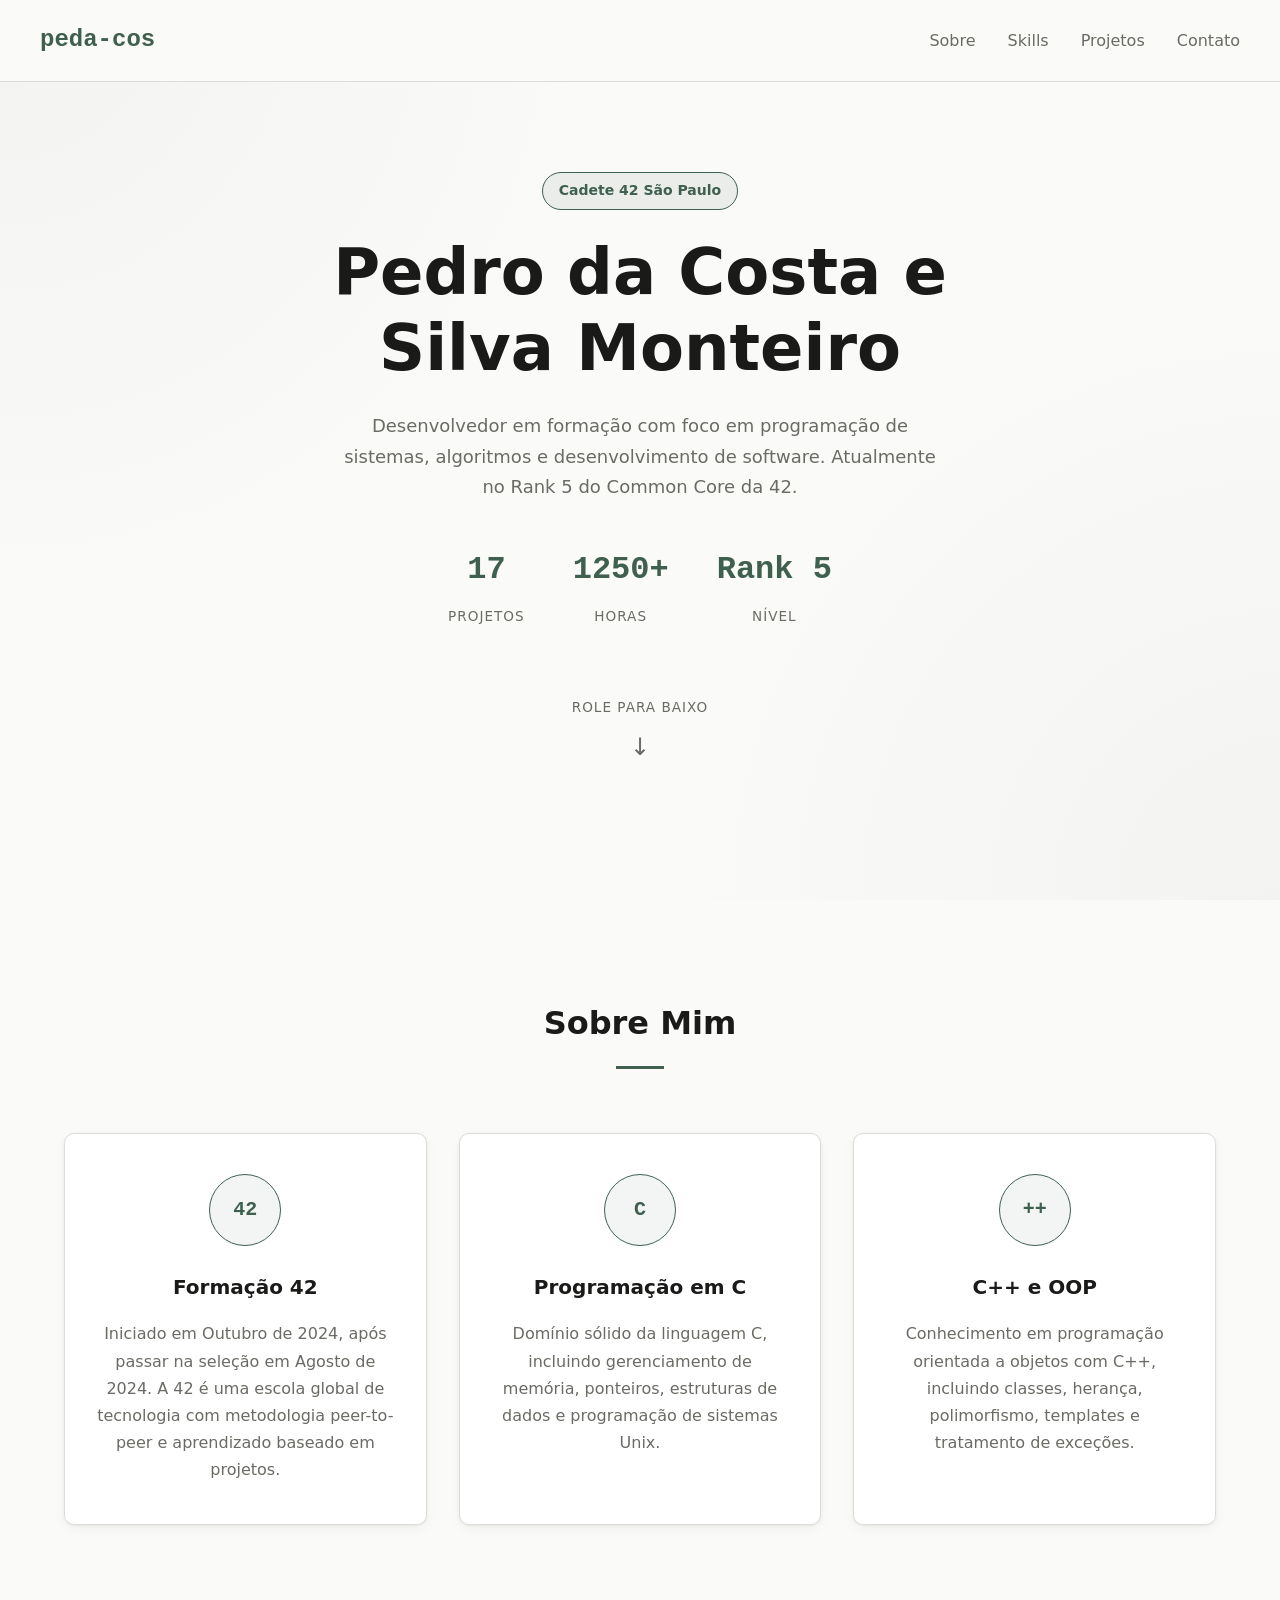
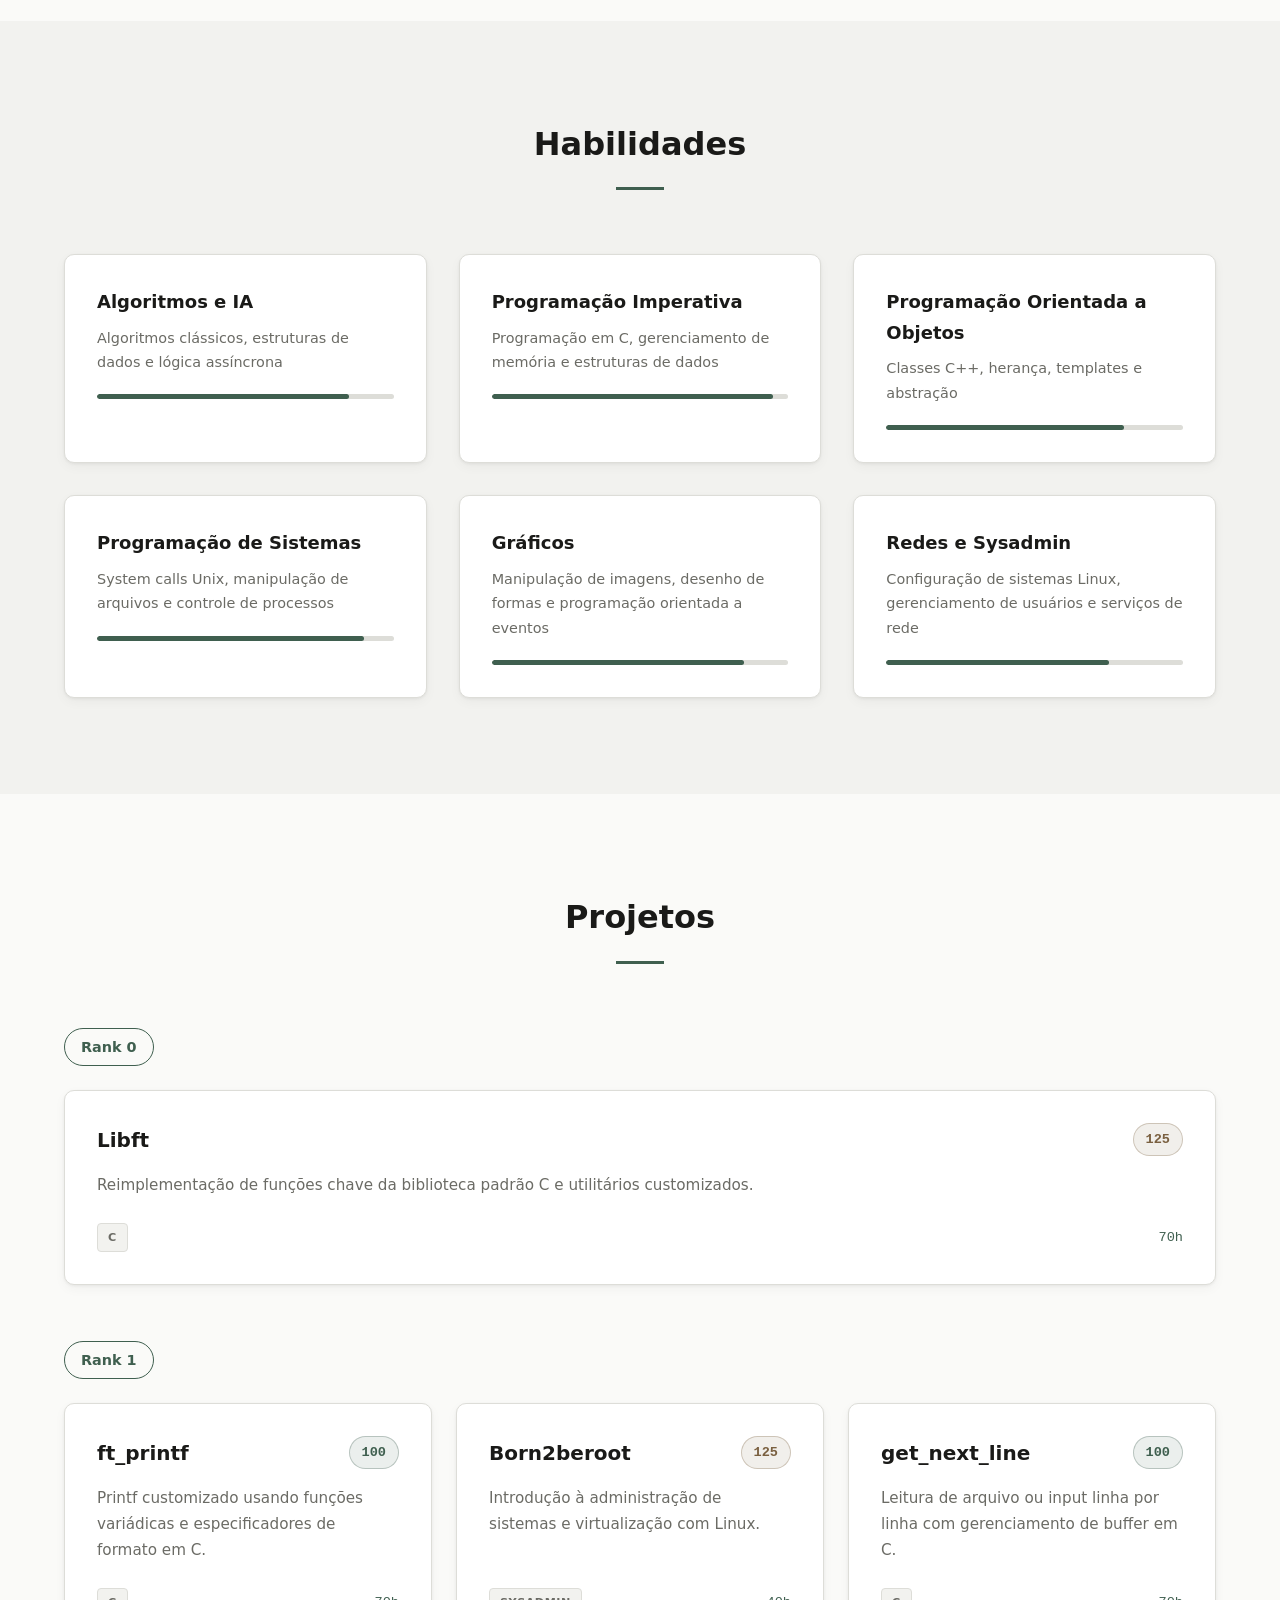
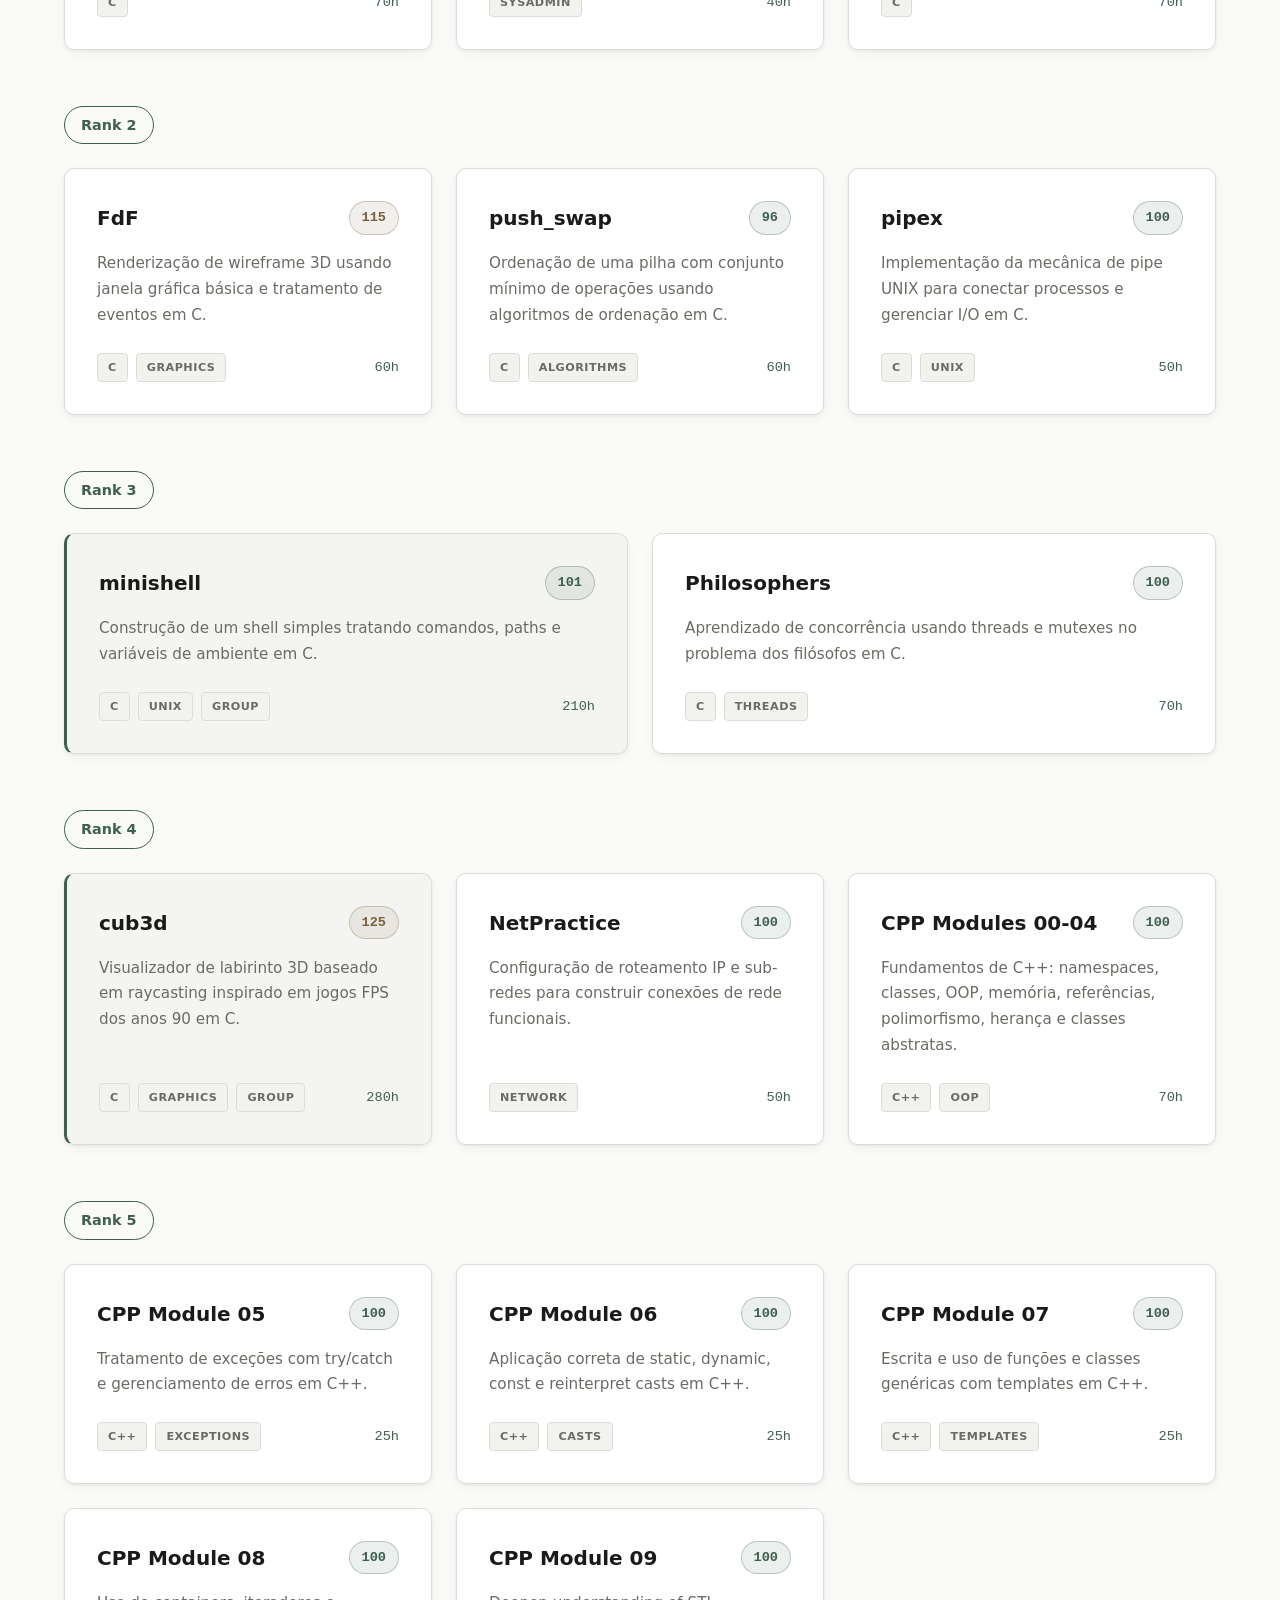
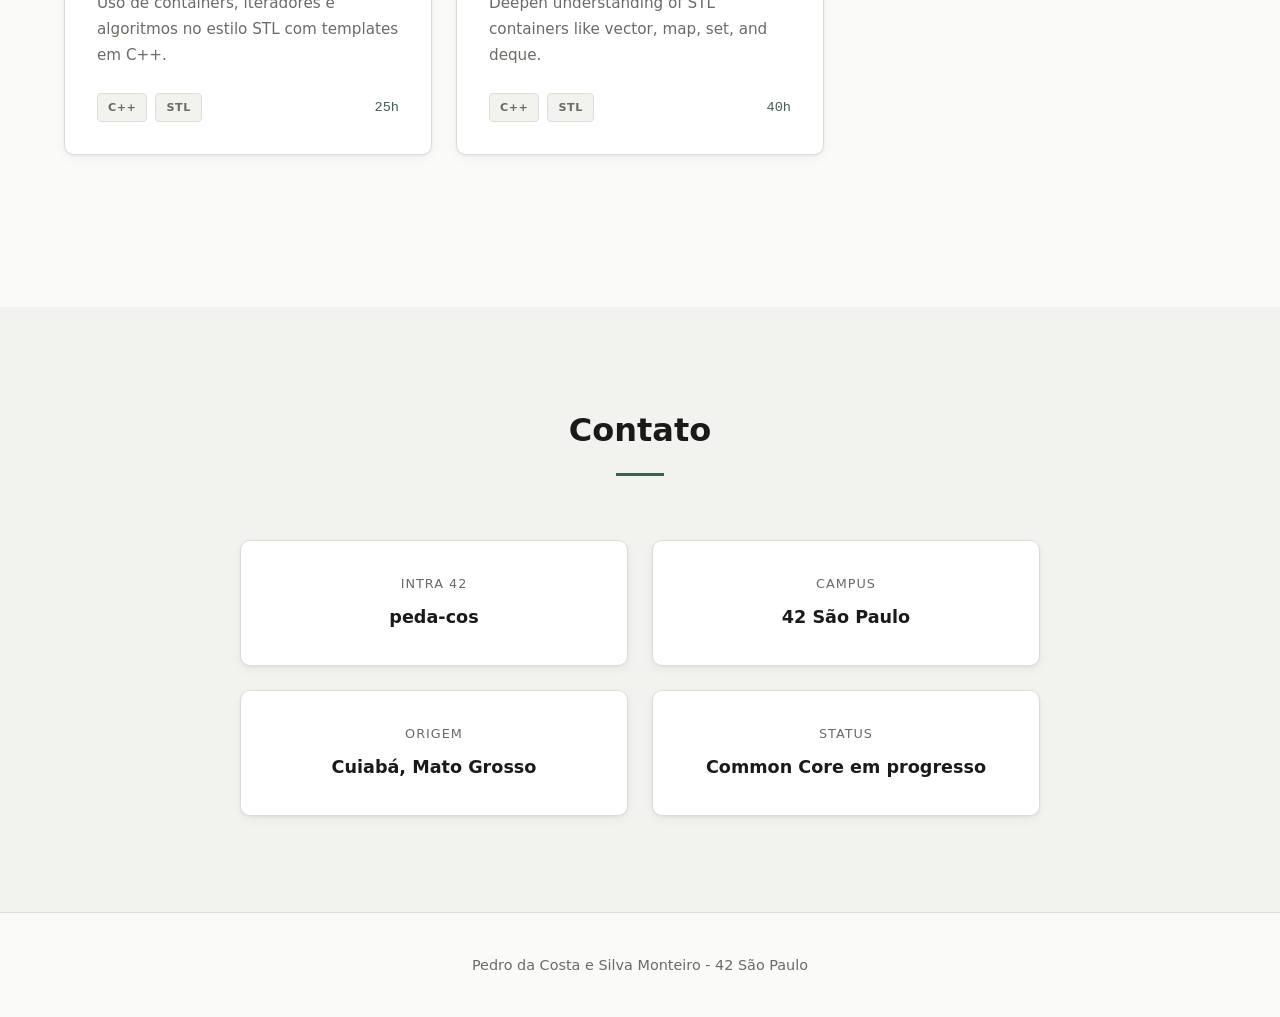
==== srcs/requirements/bonus/static-site/www/index.html @ 9a516d33 "eval" ====
<!DOCTYPE html>
<html lang="pt-BR">
  <head>
    <meta charset="UTF-8" />
    <meta name="viewport" content="width=device-width, initial-scale=1.0" />
    <meta
      name="description"
      content="Portfólio de Pedro da Costa e Silva Monteiro - Cadete 42 São Paulo"
    />
    <title>Pedro Monteiro | 42 São Paulo</title>
    <link rel="stylesheet" href="style.css" />
  </head>
  <body>
    <header class="hero">
      <nav class="nav">
        <div class="nav-logo">peda-cos</div>
        <ul class="nav-links">
          <li><a href="#about">Sobre</a></li>
          <li><a href="#skills">Skills</a></li>
          <li><a href="#projects">Projetos</a></li>
          <li><a href="#contact">Contato</a></li>
        </ul>
      </nav>
      <div class="hero-content">
        <div class="hero-text">
          <span class="hero-tag">Cadete 42 São Paulo</span>
          <h1>Pedro da Costa e Silva Monteiro</h1>
          <p class="hero-description">
            Desenvolvedor em formação com foco em programação de sistemas,
            algoritmos e desenvolvimento de software. Atualmente no Rank 5 do
            Common Core da 42.
          </p>
          <div class="hero-stats">
            <div class="stat">
              <span class="stat-number">17</span>
              <span class="stat-label">Projetos</span>
            </div>
            <div class="stat">
              <span class="stat-number">1250+</span>
              <span class="stat-label">Horas</span>
            </div>
            <div class="stat">
              <span class="stat-number">Rank 5</span>
              <span class="stat-label">Nível</span>
            </div>
          </div>
          <a href="#about" class="scroll-indicator">
            <span class="scroll-text">Role para baixo</span>
            <span class="scroll-arrow">&#8595;</span>
          </a>
        </div>
      </div>
    </header>

    <main>
      <section id="about" class="section">
        <div class="container">
          <h2 class="section-title">Sobre Mim</h2>
          <div class="about-content">
            <div class="about-card">
              <div class="about-icon">42</div>
              <h3>Formação 42</h3>
              <p>
                Iniciado em Outubro de 2024, após passar na seleção em Agosto de
                2024. A 42 é uma escola global de tecnologia com metodologia
                peer-to-peer e aprendizado baseado em projetos.
              </p>
            </div>
            <div class="about-card">
              <div class="about-icon">C</div>
              <h3>Programação em C</h3>
              <p>
                Domínio sólido da linguagem C, incluindo gerenciamento de
                memória, ponteiros, estruturas de dados e programação de
                sistemas Unix.
              </p>
            </div>
            <div class="about-card">
              <div class="about-icon">++</div>
              <h3>C++ e OOP</h3>
              <p>
                Conhecimento em programação orientada a objetos com C++,
                incluindo classes, herança, polimorfismo, templates e tratamento
                de exceções.
              </p>
            </div>
          </div>
        </div>
      </section>

      <section id="skills" class="section section-dark">
        <div class="container">
          <h2 class="section-title">Habilidades</h2>
          <div class="skills-grid">
            <div class="skill-category">
              <h3>Algoritmos e IA</h3>
              <p>
                Algoritmos clássicos, estruturas de dados e lógica assíncrona
              </p>
              <div class="skill-bar">
                <div class="skill-progress" style="width: 85%;"></div>
              </div>
            </div>
            <div class="skill-category">
              <h3>Programação Imperativa</h3>
              <p>
                Programação em C, gerenciamento de memória e estruturas de dados
              </p>
              <div class="skill-bar">
                <div class="skill-progress" style="width: 95%;"></div>
              </div>
            </div>
            <div class="skill-category">
              <h3>Programação Orientada a Objetos</h3>
              <p>Classes C++, herança, templates e abstração</p>
              <div class="skill-bar">
                <div class="skill-progress" style="width: 80%;"></div>
              </div>
            </div>
            <div class="skill-category">
              <h3>Programação de Sistemas</h3>
              <p>
                System calls Unix, manipulação de arquivos e controle de
                processos
              </p>
              <div class="skill-bar">
                <div class="skill-progress" style="width: 90%;"></div>
              </div>
            </div>
            <div class="skill-category">
              <h3>Gráficos</h3>
              <p>
                Manipulação de imagens, desenho de formas e programação
                orientada a eventos
              </p>
              <div class="skill-bar">
                <div class="skill-progress" style="width: 85%;"></div>
              </div>
            </div>
            <div class="skill-category">
              <h3>Redes e Sysadmin</h3>
              <p>
                Configuração de sistemas Linux, gerenciamento de usuários e
                serviços de rede
              </p>
              <div class="skill-bar">
                <div class="skill-progress" style="width: 75%;"></div>
              </div>
            </div>
          </div>
        </div>
      </section>

      <section id="projects" class="section">
        <div class="container">
          <h2 class="section-title">Projetos</h2>

          <div class="rank-section">
            <h3 class="rank-title"><span class="rank-badge">Rank 0</span></h3>
            <div class="projects-grid">
              <article class="project-card">
                <div class="project-header">
                  <h4>Libft</h4>
                  <span class="project-grade grade-bonus">125</span>
                </div>
                <p>
                  Reimplementação de funções chave da biblioteca padrão C e
                  utilitários customizados.
                </p>
                <div class="project-meta">
                  <span class="tag">C</span>
                  <span class="workload">70h</span>
                </div>
              </article>
            </div>
          </div>

          <div class="rank-section">
            <h3 class="rank-title"><span class="rank-badge">Rank 1</span></h3>
            <div class="projects-grid">
              <article class="project-card">
                <div class="project-header">
                  <h4>ft_printf</h4>
                  <span class="project-grade">100</span>
                </div>
                <p>
                  Printf customizado usando funções variádicas e especificadores
                  de formato em C.
                </p>
                <div class="project-meta">
                  <span class="tag">C</span>
                  <span class="workload">70h</span>
                </div>
              </article>
              <article class="project-card">
                <div class="project-header">
                  <h4>Born2beroot</h4>
                  <span class="project-grade grade-bonus">125</span>
                </div>
                <p>
                  Introdução à administração de sistemas e virtualização com
                  Linux.
                </p>
                <div class="project-meta">
                  <span class="tag">Sysadmin</span>
                  <span class="workload">40h</span>
                </div>
              </article>
              <article class="project-card">
                <div class="project-header">
                  <h4>get_next_line</h4>
                  <span class="project-grade">100</span>
                </div>
                <p>
                  Leitura de arquivo ou input linha por linha com gerenciamento
                  de buffer em C.
                </p>
                <div class="project-meta">
                  <span class="tag">C</span>
                  <span class="workload">70h</span>
                </div>
              </article>
            </div>
          </div>

          <div class="rank-section">
            <h3 class="rank-title"><span class="rank-badge">Rank 2</span></h3>
            <div class="projects-grid">
              <article class="project-card">
                <div class="project-header">
                  <h4>FdF</h4>
                  <span class="project-grade grade-bonus">115</span>
                </div>
                <p>
                  Renderização de wireframe 3D usando janela gráfica básica e
                  tratamento de eventos em C.
                </p>
                <div class="project-meta">
                  <span class="tag">C</span>
                  <span class="tag">Graphics</span>
                  <span class="workload">60h</span>
                </div>
              </article>
              <article class="project-card">
                <div class="project-header">
                  <h4>push_swap</h4>
                  <span class="project-grade">96</span>
                </div>
                <p>
                  Ordenação de uma pilha com conjunto mínimo de operações usando
                  algoritmos de ordenação em C.
                </p>
                <div class="project-meta">
                  <span class="tag">C</span>
                  <span class="tag">Algorithms</span>
                  <span class="workload">60h</span>
                </div>
              </article>
              <article class="project-card">
                <div class="project-header">
                  <h4>pipex</h4>
                  <span class="project-grade">100</span>
                </div>
                <p>
                  Implementação da mecânica de pipe UNIX para conectar processos
                  e gerenciar I/O em C.
                </p>
                <div class="project-meta">
                  <span class="tag">C</span>
                  <span class="tag">Unix</span>
                  <span class="workload">50h</span>
                </div>
              </article>
            </div>
          </div>

          <div class="rank-section">
            <h3 class="rank-title"><span class="rank-badge">Rank 3</span></h3>
            <div class="projects-grid">
              <article class="project-card featured">
                <div class="project-header">
                  <h4>minishell</h4>
                  <span class="project-grade">101</span>
                </div>
                <p>
                  Construção de um shell simples tratando comandos, paths e
                  variáveis de ambiente em C.
                </p>
                <div class="project-meta">
                  <span class="tag">C</span>
                  <span class="tag">Unix</span>
                  <span class="tag">Group</span>
                  <span class="workload">210h</span>
                </div>
              </article>
              <article class="project-card">
                <div class="project-header">
                  <h4>Philosophers</h4>
                  <span class="project-grade">100</span>
                </div>
                <p>
                  Aprendizado de concorrência usando threads e mutexes no
                  problema dos filósofos em C.
                </p>
                <div class="project-meta">
                  <span class="tag">C</span>
                  <span class="tag">Threads</span>
                  <span class="workload">70h</span>
                </div>
              </article>
            </div>
          </div>

          <div class="rank-section">
            <h3 class="rank-title"><span class="rank-badge">Rank 4</span></h3>
            <div class="projects-grid">
              <article class="project-card featured">
                <div class="project-header">
                  <h4>cub3d</h4>
                  <span class="project-grade grade-bonus">125</span>
                </div>
                <p>
                  Visualizador de labirinto 3D baseado em raycasting inspirado
                  em jogos FPS dos anos 90 em C.
                </p>
                <div class="project-meta">
                  <span class="tag">C</span>
                  <span class="tag">Graphics</span>
                  <span class="tag">Group</span>
                  <span class="workload">280h</span>
                </div>
              </article>
              <article class="project-card">
                <div class="project-header">
                  <h4>NetPractice</h4>
                  <span class="project-grade">100</span>
                </div>
                <p>
                  Configuração de roteamento IP e sub-redes para construir
                  conexões de rede funcionais.
                </p>
                <div class="project-meta">
                  <span class="tag">Network</span>
                  <span class="workload">50h</span>
                </div>
              </article>
              <article class="project-card">
                <div class="project-header">
                  <h4>CPP Modules 00-04</h4>
                  <span class="project-grade">100</span>
                </div>
                <p>
                  Fundamentos de C++: namespaces, classes, OOP, memória,
                  referências, polimorfismo, herança e classes abstratas.
                </p>
                <div class="project-meta">
                  <span class="tag">C++</span>
                  <span class="tag">OOP</span>
                  <span class="workload">70h</span>
                </div>
              </article>
            </div>
          </div>

          <div class="rank-section">
            <h3 class="rank-title"><span class="rank-badge">Rank 5</span></h3>
            <div class="projects-grid">
              <article class="project-card">
                <div class="project-header">
                  <h4>CPP Module 05</h4>
                  <span class="project-grade">100</span>
                </div>
                <p>
                  Tratamento de exceções com try/catch e gerenciamento de erros
                  em C++.
                </p>
                <div class="project-meta">
                  <span class="tag">C++</span>
                  <span class="tag">Exceptions</span>
                  <span class="workload">25h</span>
                </div>
              </article>
              <article class="project-card">
                <div class="project-header">
                  <h4>CPP Module 06</h4>
                  <span class="project-grade">100</span>
                </div>
                <p>
                  Aplicação correta de static, dynamic, const e reinterpret
                  casts em C++.
                </p>
                <div class="project-meta">
                  <span class="tag">C++</span>
                  <span class="tag">Casts</span>
                  <span class="workload">25h</span>
                </div>
              </article>
              <article class="project-card">
                <div class="project-header">
                  <h4>CPP Module 07</h4>
                  <span class="project-grade">100</span>
                </div>
                <p>
                  Escrita e uso de funções e classes genéricas com templates em
                  C++.
                </p>
                <div class="project-meta">
                  <span class="tag">C++</span>
                  <span class="tag">Templates</span>
                  <span class="workload">25h</span>
                </div>
              </article>
              <article class="project-card">
                <div class="project-header">
                  <h4>CPP Module 08</h4>
                  <span class="project-grade">100</span>
                </div>
                <p>
                  Uso de containers, iteradores e algoritmos no estilo STL com
                  templates em C++.
                </p>
                <div class="project-meta">
                  <span class="tag">C++</span>
                  <span class="tag">STL</span>
                  <span class="workload">25h</span>
                </div>
              </article>
              <article class="project-card">
                <div class="project-header">
                  <h4>CPP Module 09</h4>
                  <span class="project-grade">100</span>
                </div>
                <p>
		  Deepen understanding of STL containers like vector, map, set, and deque.
                </p>
                <div class="project-meta">
                  <span class="tag">C++</span>
                  <span class="tag">STL</span>
                  <span class="workload">40h</span>
                </div>
            </div>
          </div>
        </div>
      </section>

      <section id="contact" class="section section-dark">
        <div class="container">
          <h2 class="section-title">Contato</h2>
          <div class="contact-content">
            <div class="contact-info">
              <div class="contact-item">
                <span class="contact-label">Intra 42</span>
                <span class="contact-value">peda-cos</span>
              </div>
              <div class="contact-item">
                <span class="contact-label">Campus</span>
                <span class="contact-value">42 São Paulo</span>
              </div>
              <div class="contact-item">
                <span class="contact-label">Origem</span>
                <span class="contact-value">Cuiabá, Mato Grosso</span>
              </div>
              <div class="contact-item">
                <span class="contact-label">Status</span>
                <span class="contact-value">Common Core em progresso</span>
              </div>
            </div>
          </div>
        </div>
      </section>
    </main>

    <footer class="footer">
      <div class="container">
        <p>Pedro da Costa e Silva Monteiro - 42 São Paulo</p>
      </div>
    </footer>
  </body>
</html>
---- srcs/requirements/bonus/static-site/www/style.css ----
:root {
  --color-primary:       #3F5F4F;
  --color-primary-light: #5A7D6A;
  --color-primary-muted: #2E4539;
  --color-accent:        #8FAF9F;
  --color-bg:            #FAFAF8;
  --color-bg-alt:        #F2F2EF;
  --color-bg-card:       #FFFFFF;
  --color-text:          #1A1A18;
  --color-text-muted:    #6B6B65;
  --color-border:        #DDDDD8;
  --color-border-strong: #C0C0BA;
  --color-success:       #3F5F4F;
  --color-bonus:         #7A6040;

  --font-main: system-ui, -apple-system, BlinkMacSystemFont, "Segoe UI", sans-serif;
  --font-mono: ui-monospace, "Cascadia Code", Menlo, monospace;
}

*, *::before, *::after {
  box-sizing: border-box;
  margin: 0;
  padding: 0;
}

html {
  scroll-behavior: smooth;
}

body {
  font-family: var(--font-main);
  background-color: var(--color-bg);
  color: var(--color-text-muted);
  line-height: 1.7;
  font-size: 1rem;
}

h1, h2, h3, h4, h5, h6 {
  color: var(--color-text);
}

.container {
  width: 100%;
  max-width: 1200px;
  margin: 0 auto;
  padding: 0 24px;
}

/* Nav */
.nav {
  position: fixed;
  top: 0;
  left: 0;
  right: 0;
  z-index: 100;
  display: flex;
  justify-content: space-between;
  align-items: center;
  padding: 20px 40px;
  background: rgba(250, 250, 248, 0.95);
  backdrop-filter: blur(8px);
  border-bottom: 1px solid var(--color-border);
}

.nav-logo {
  font-family: var(--font-mono);
  font-size: 1.5rem;
  font-weight: 700;
  color: var(--color-primary);
}

.nav-links {
  display: flex;
  gap: 32px;
  list-style: none;
}

.nav-links a {
  color: var(--color-text-muted);
  text-decoration: none;
  font-weight: 500;
  position: relative;
  padding-bottom: 4px;
  transition: color 0.25s ease;
}

.nav-links a::after {
  content: "";
  position: absolute;
  bottom: 0;
  left: 0;
  width: 0;
  height: 2px;
  background: var(--color-primary);
  transition: width 0.25s ease;
}

.nav-links a:hover {
  color: var(--color-text);
}

.nav-links a:hover::after {
  width: 100%;
}

/* Hero */
.hero {
  min-height: 100vh;
  display: flex;
  flex-direction: column;
  background-color: var(--color-bg);
  background-image: 
    radial-gradient(circle at 0% 0%, rgba(63, 95, 79, 0.04) 0%, transparent 40%),
    radial-gradient(circle at 100% 100%, rgba(63, 95, 79, 0.04) 0%, transparent 40%);
  position: relative;
}

.hero-content {
  flex: 1;
  display: flex;
  align-items: center;
  justify-content: center;
  padding: 120px 40px 80px;
}

.hero-text {
  max-width: 800px;
  text-align: center;
  display: flex;
  flex-direction: column;
  align-items: center;
}

.hero-tag {
  display: inline-block;
  padding: 6px 16px;
  background: rgba(63, 95, 79, 0.08);
  border: 1px solid var(--color-primary);
  border-radius: 50px;
  color: var(--color-primary);
  font-size: 0.875rem;
  font-weight: 600;
  margin-bottom: 24px;
}

.hero-text h1 {
  font-size: clamp(2.8rem, 5vw, 4.2rem);
  font-weight: 700;
  color: var(--color-text);
  margin-bottom: 24px;
  line-height: 1.2;
}

.hero-description {
  font-size: 1.125rem;
  max-width: 600px;
  margin-bottom: 40px;
}

.hero-stats {
  display: flex;
  justify-content: center;
  gap: 48px;
  margin-bottom: 48px;
}

.stat {
  display: flex;
  flex-direction: column;
  align-items: center;
  gap: 8px;
}

.stat-number {
  font-family: var(--font-mono);
  font-size: 2rem;
  font-weight: 700;
  color: var(--color-primary);
}

.stat-label {
  font-size: 0.85rem;
  text-transform: uppercase;
  letter-spacing: 1px;
  color: var(--color-text-muted);
}

.scroll-indicator {
  display: flex;
  flex-direction: column;
  align-items: center;
  gap: 8px;
  color: var(--color-text-muted);
  text-decoration: none;
  margin-top: 20px;
}

.scroll-text {
  font-size: 0.85rem;
  text-transform: uppercase;
  letter-spacing: 1px;
}

.scroll-arrow {
  font-size: 1.5rem;
  animation: bounce 2s infinite ease-in-out;
}

@keyframes bounce {
  0%, 20%, 50%, 80%, 100% {
    transform: translateY(0);
  }
  40% {
    transform: translateY(8px);
  }
  60% {
    transform: translateY(4px);
  }
}

/* Sections */
.section {
  padding: 96px 0;
  background-color: var(--color-bg);
}

.section-dark {
  background-color: var(--color-bg-alt);
}

.section-title {
  font-size: 2rem;
  font-weight: 700;
  text-align: center;
  margin-bottom: 64px;
  color: var(--color-text);
  position: relative;
}

.section-title::after {
  content: "";
  display: block;
  width: 48px;
  height: 3px;
  background-color: var(--color-primary);
  margin: 16px auto 0;
}

/* Cards shared */
.about-card, .skill-category, .project-card, .contact-item {
  background-color: var(--color-bg-card);
  border: 1px solid var(--color-border);
  border-radius: 10px;
  box-shadow: 0 1px 3px rgba(0,0,0,0.06), 0 4px 12px rgba(0,0,0,0.04);
  transition: border-color 0.25s ease, box-shadow 0.25s ease;
}

.about-card:hover, .skill-category:hover, .project-card:hover, .contact-item:hover {
  border-color: var(--color-primary);
  box-shadow: 0 2px 6px rgba(0,0,0,0.08), 0 6px 16px rgba(0,0,0,0.06);
}

/* About Content */
.about-content {
  display: grid;
  grid-template-columns: repeat(auto-fit, minmax(300px, 1fr));
  gap: 32px;
}

.about-card {
  padding: 40px 32px;
  text-align: center;
}

.about-icon {
  width: 72px;
  height: 72px;
  margin: 0 auto 24px;
  border: 1.5px solid var(--color-primary);
  background: rgba(63, 95, 79, 0.06);
  border-radius: 50%;
  display: flex;
  align-items: center;
  justify-content: center;
  font-family: var(--font-mono);
  font-size: 1.25rem;
  font-weight: 800;
  color: var(--color-primary);
}

.about-card h3 {
  font-size: 1.25rem;
  margin-bottom: 16px;
}

/* Skills */
.skills-grid {
  display: grid;
  grid-template-columns: repeat(auto-fit, minmax(320px, 1fr));
  gap: 32px;
}

.skill-category {
  padding: 32px;
}

.skill-category h3 {
  font-size: 1.125rem;
  margin-bottom: 8px;
}

.skill-category p {
  font-size: 0.9rem;
  margin-bottom: 20px;
}

.skill-bar {
  height: 5px;
  background-color: var(--color-border);
  border-radius: 3px;
  overflow: hidden;
}

.skill-progress {
  height: 100%;
  background-color: var(--color-primary);
  border-radius: 3px;
}

/* Projects */
.rank-section {
  margin-bottom: 56px;
}

.rank-title {
  margin-bottom: 24px;
}

.rank-badge {
  display: inline-block;
  padding: 6px 16px;
  border: 1px solid var(--color-primary);
  background: transparent;
  border-radius: 50px;
  color: var(--color-primary);
  font-size: 0.9rem;
  font-weight: 600;
}

.projects-grid {
  display: grid;
  grid-template-columns: repeat(auto-fit, minmax(320px, 1fr));
  gap: 24px;
}

.project-card {
  padding: 32px;
  display: flex;
  flex-direction: column;
}

.project-card.featured {
  border-left: 3px solid var(--color-primary);
  background-color: rgba(63, 95, 79, 0.03);
}

.project-header {
  display: flex;
  justify-content: space-between;
  align-items: flex-start;
  margin-bottom: 16px;
  gap: 16px;
}

.project-header h4 {
  font-size: 1.25rem;
  font-weight: 700;
}

.project-grade {
  padding: 4px 12px;
  background-color: rgba(63, 95, 79, 0.1);
  border: 1px solid rgba(63, 95, 79, 0.3);
  border-radius: 50px;
  color: var(--color-primary);
  font-family: var(--font-mono);
  font-size: 0.85rem;
  font-weight: 700;
  flex-shrink: 0;
}

.project-grade.grade-bonus {
  background-color: rgba(122, 96, 64, 0.1);
  border-color: rgba(122, 96, 64, 0.3);
  color: var(--color-bonus);
}

.project-card p {
  font-size: 0.95rem;
  margin-bottom: 24px;
  flex-grow: 1;
}

.project-meta {
  display: flex;
  flex-wrap: wrap;
  gap: 8px;
  align-items: center;
}

.tag {
  padding: 4px 10px;
  background-color: var(--color-bg-alt);
  border: 1px solid var(--color-border);
  border-radius: 4px;
  color: var(--color-text-muted);
  font-size: 0.7rem;
  text-transform: uppercase;
  font-weight: 600;
  letter-spacing: 0.5px;
}

.workload {
  margin-left: auto;
  font-family: var(--font-mono);
  font-size: 0.85rem;
  color: var(--color-primary);
}

/* Contact */
.contact-content {
  max-width: 800px;
  margin: 0 auto;
}

.contact-info {
  display: grid;
  grid-template-columns: repeat(2, 1fr);
  gap: 24px;
}

.contact-item {
  padding: 32px;
  text-align: center;
}

.contact-label {
  display: block;
  font-size: 0.8rem;
  text-transform: uppercase;
  letter-spacing: 1px;
  color: var(--color-text-muted);
  margin-bottom: 8px;
}

.contact-value {
  font-size: 1.1rem;
  font-weight: 600;
  color: var(--color-text);
}

/* Footer */
.footer {
  text-align: center;
  padding: 40px 0;
  background-color: var(--color-bg);
  border-top: 1px solid var(--color-border);
}

.footer p {
  font-size: 0.9rem;
  color: var(--color-text-muted);
}

/* Scrollbar */
::-webkit-scrollbar {
  width: 10px;
}

::-webkit-scrollbar-track {
  background: var(--color-bg-alt);
}

::-webkit-scrollbar-thumb {
  background: var(--color-border-strong);
  border-radius: 5px;
}

::-webkit-scrollbar-thumb:hover {
  background: var(--color-primary);
}

/* Responsive */
@media (max-width: 768px) {
  .nav {
    padding: 16px 24px;
  }
  
  .nav-links {
    display: none;
  }
  
  .hero-content {
    padding: 100px 24px 60px;
  }
  
  .hero-stats {
    flex-direction: column;
    gap: 24px;
  }
  
  .section {
    padding: 60px 0;
  }
  
  .about-content,
  .skills-grid,
  .projects-grid,
  .contact-info {
    grid-template-columns: 1fr;
  }
}
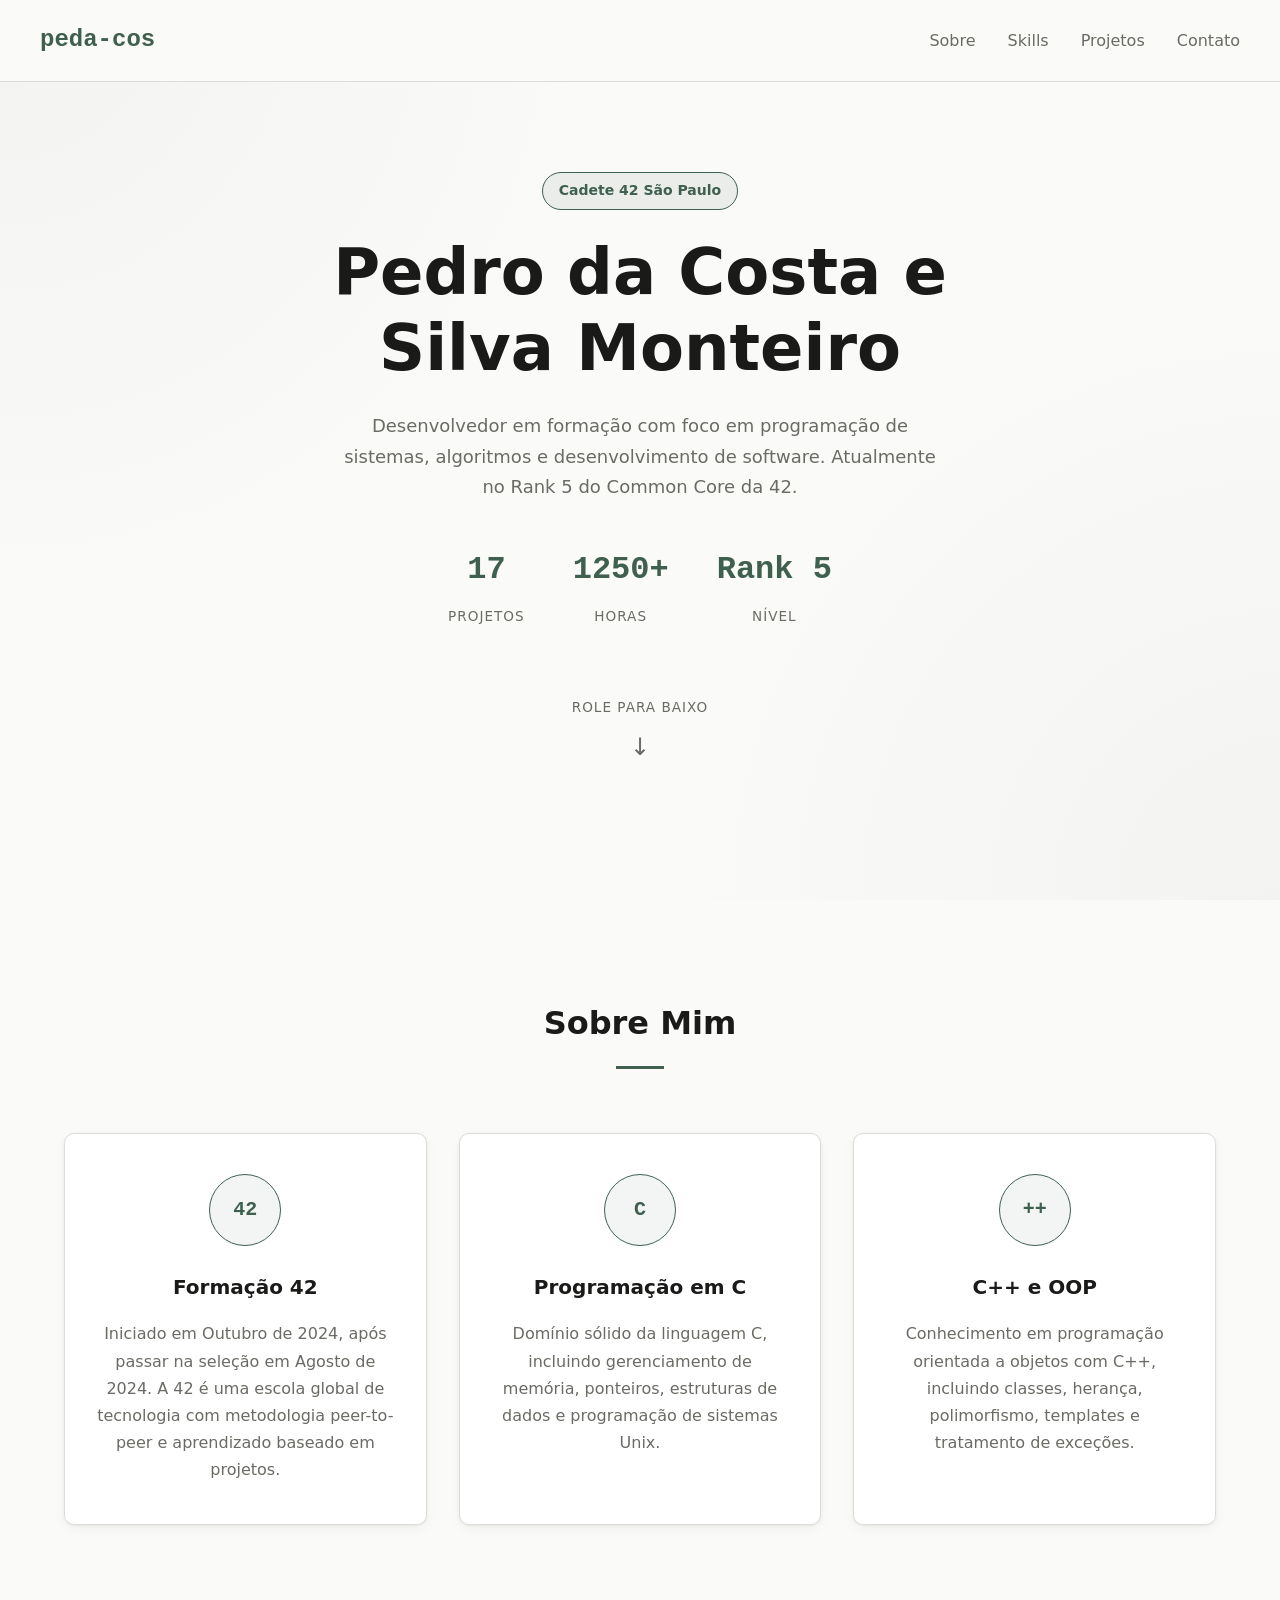
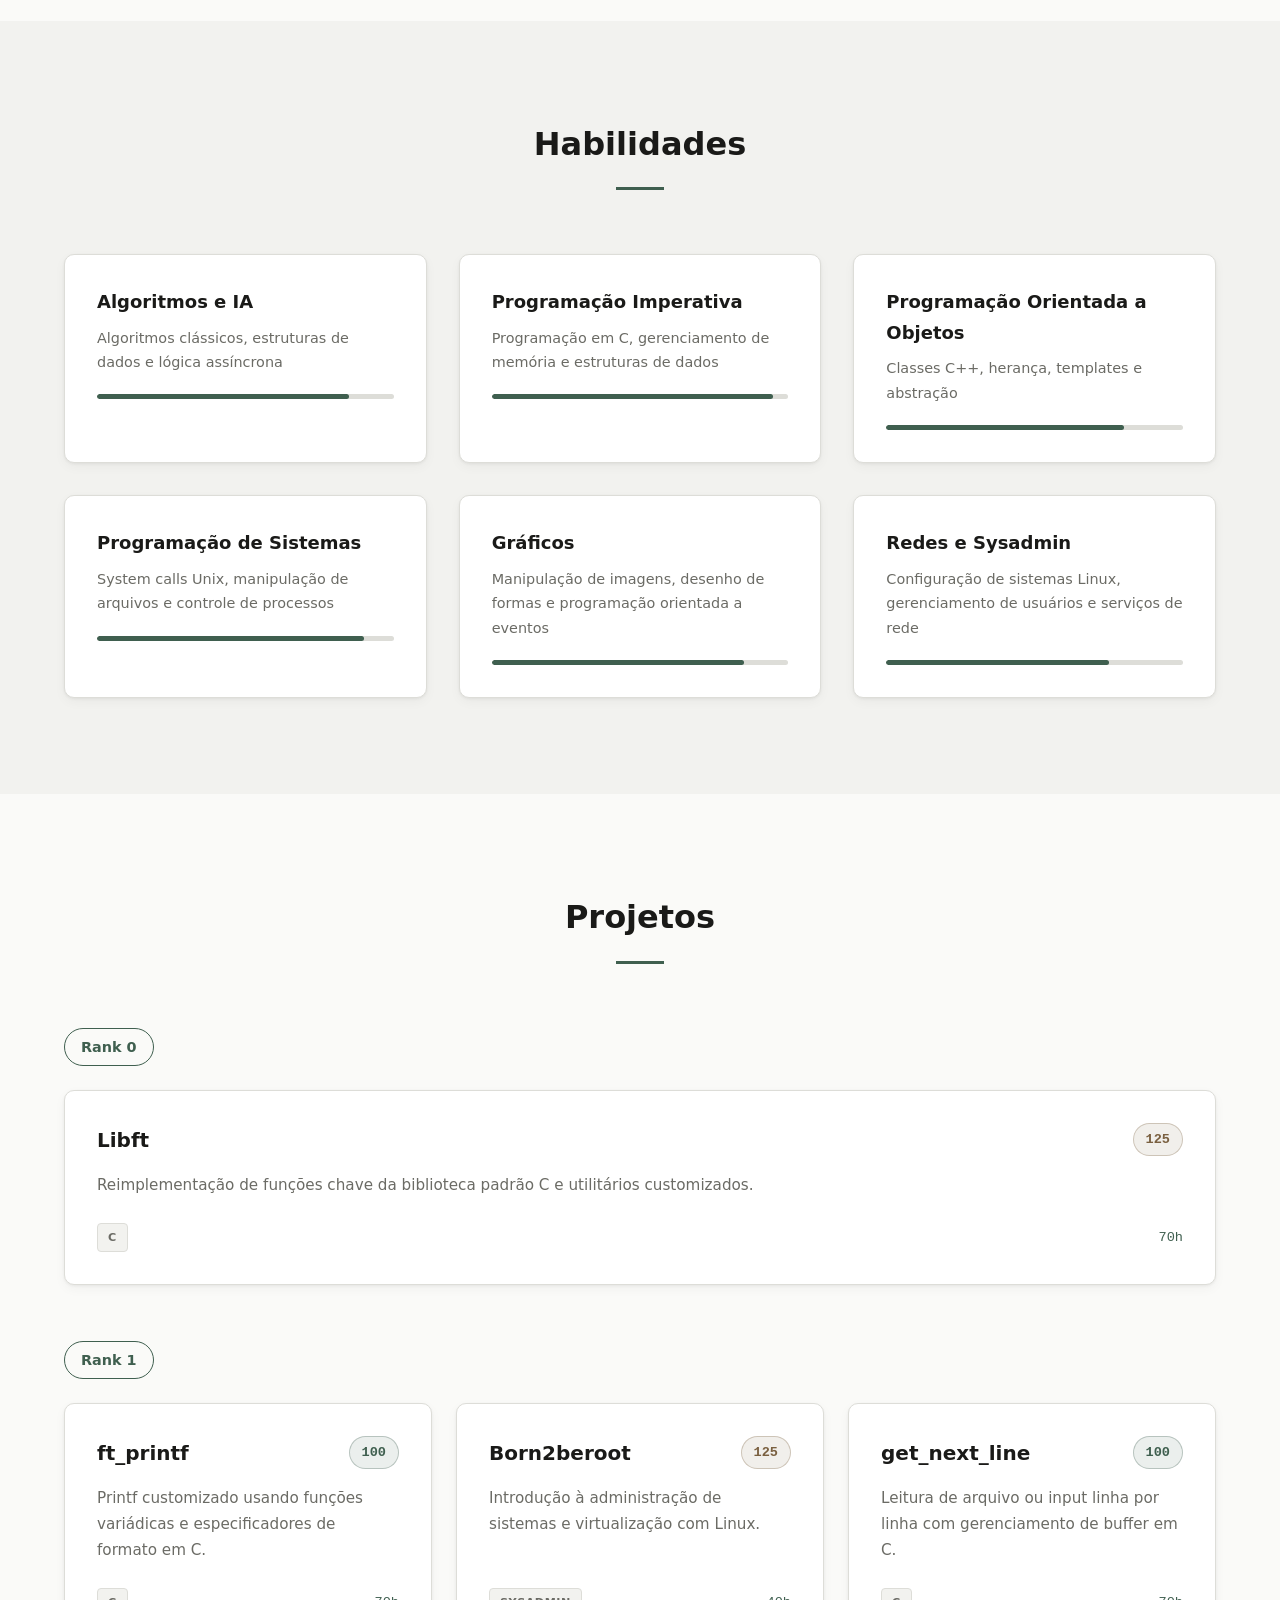
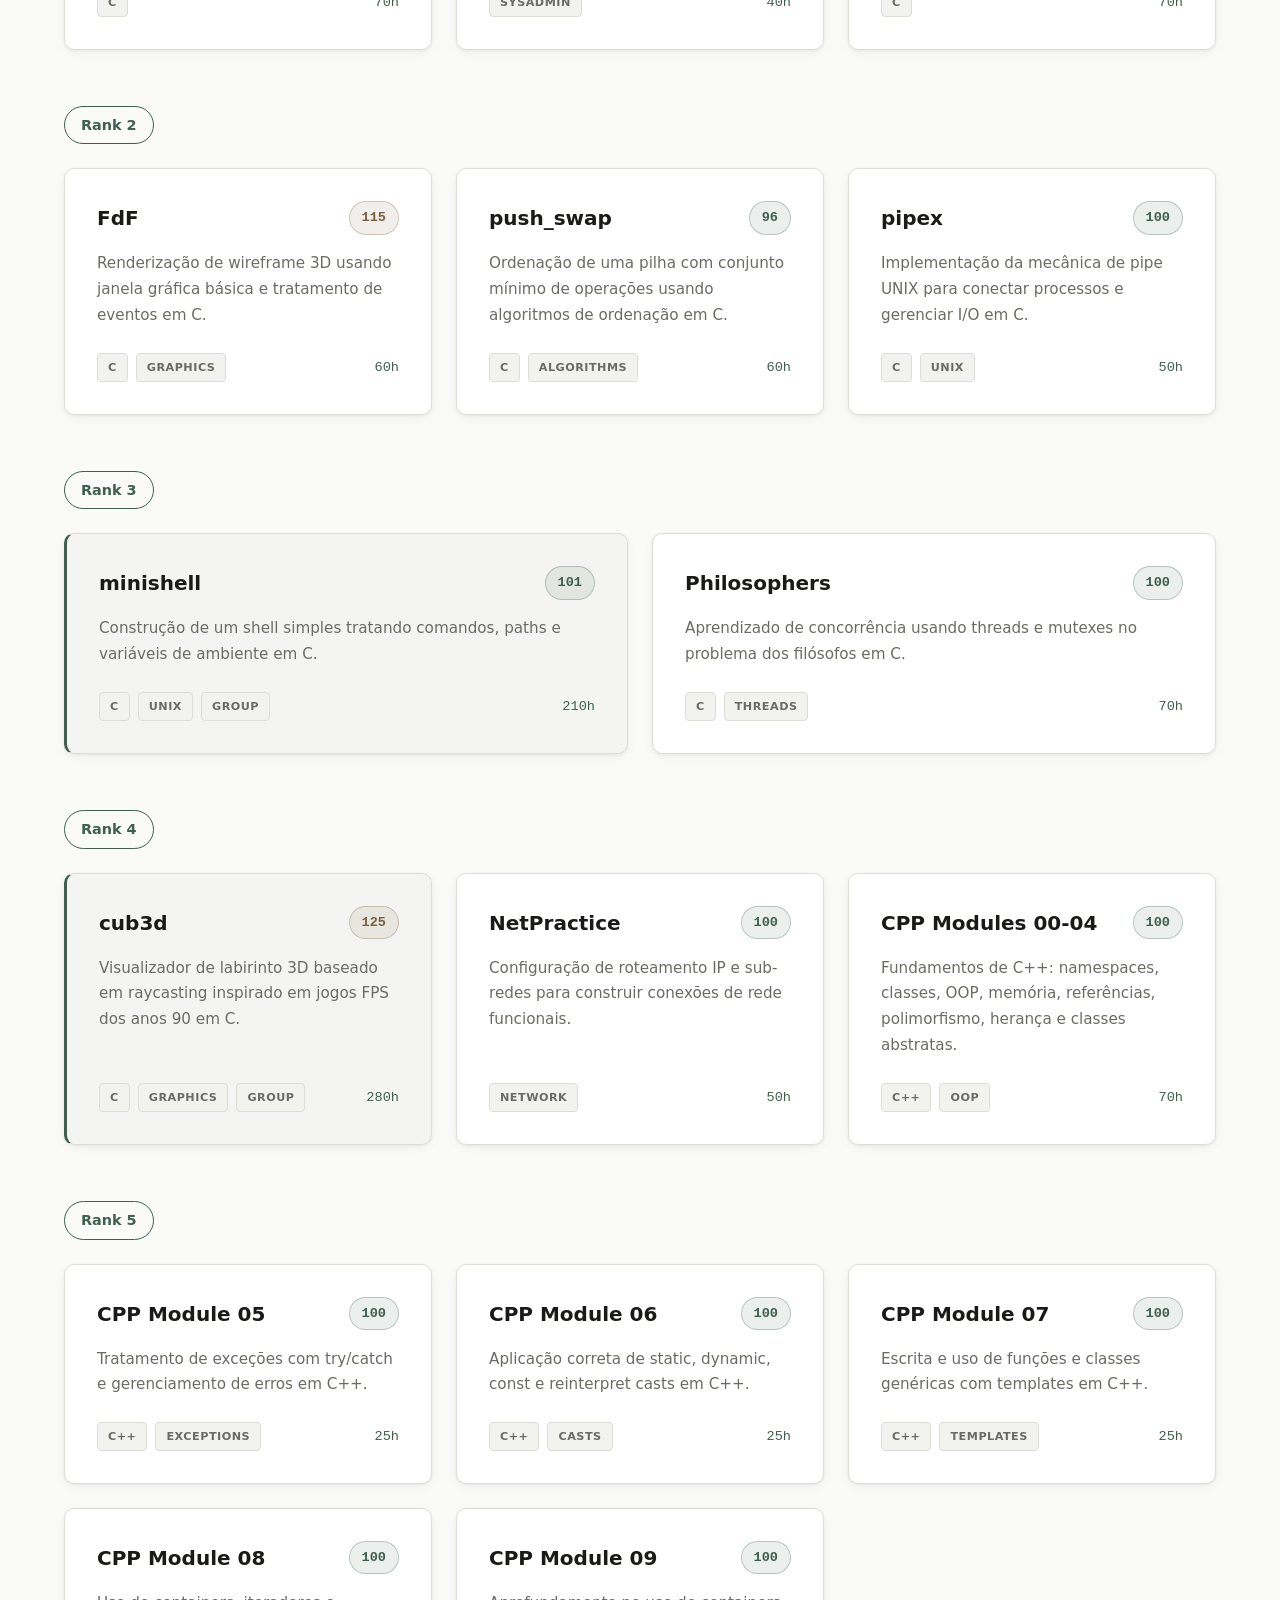
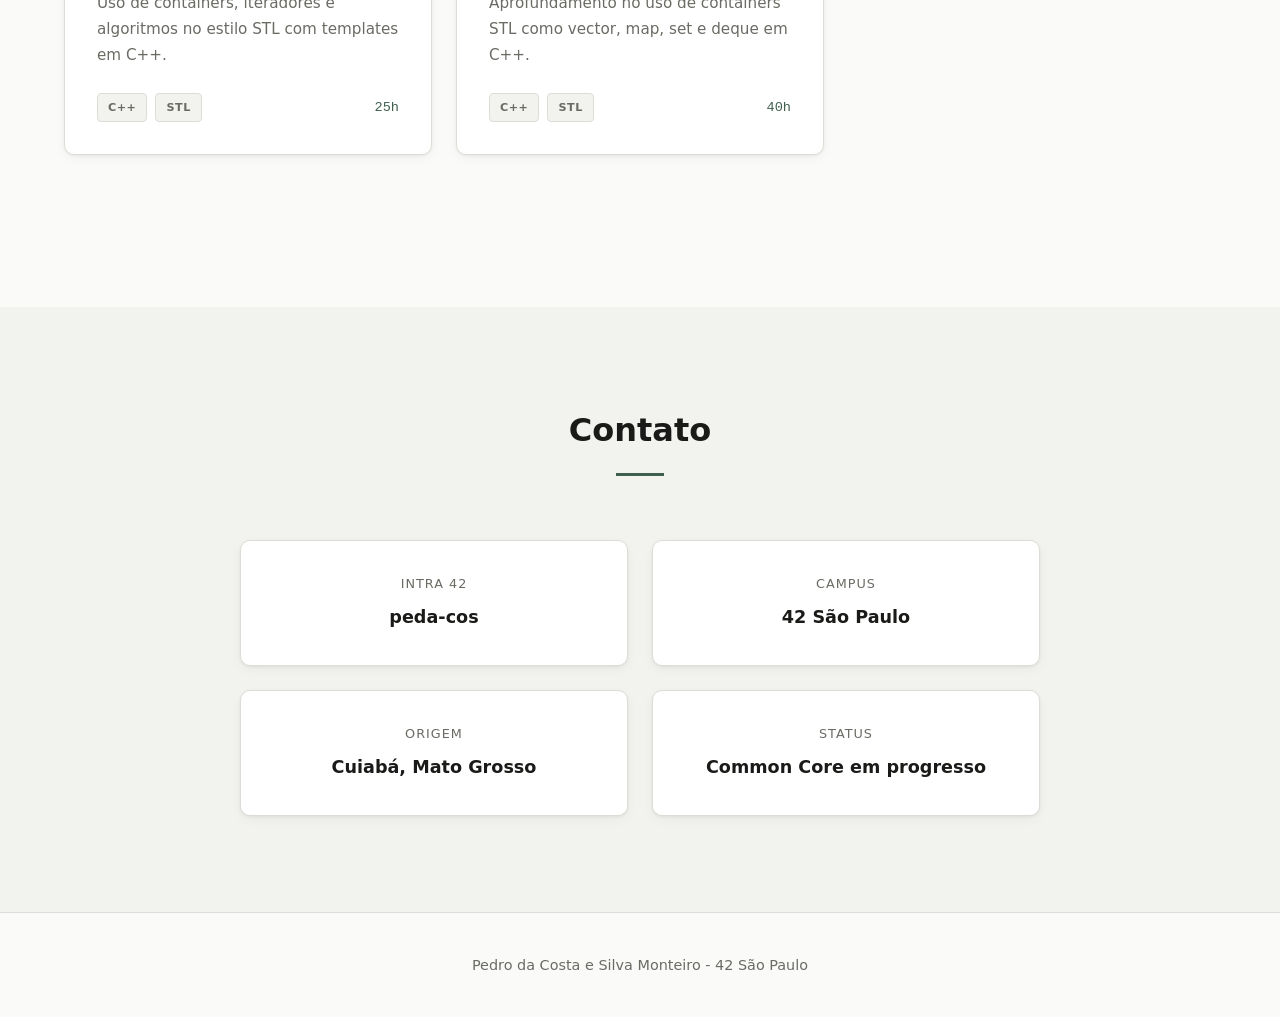
==== commit 77be7aee: "refactor: simplifica adminer, adiciona dhparam e integra Redis cache adminer: remove php-fpm em favo" ====
--- a/srcs/requirements/bonus/static-site/www/index.html
+++ b/srcs/requirements/bonus/static-site/www/index.html
@@ -431,13 +431,15 @@
                   <span class="project-grade">100</span>
                 </div>
                 <p>
-		  Deepen understanding of STL containers like vector, map, set, and deque.
+                  Aprofundamento no uso de containers STL como vector, map, set
+                  e deque em C++.
                 </p>
                 <div class="project-meta">
                   <span class="tag">C++</span>
                   <span class="tag">STL</span>
                   <span class="workload">40h</span>
                 </div>
+              </article>
             </div>
           </div>
         </div>
